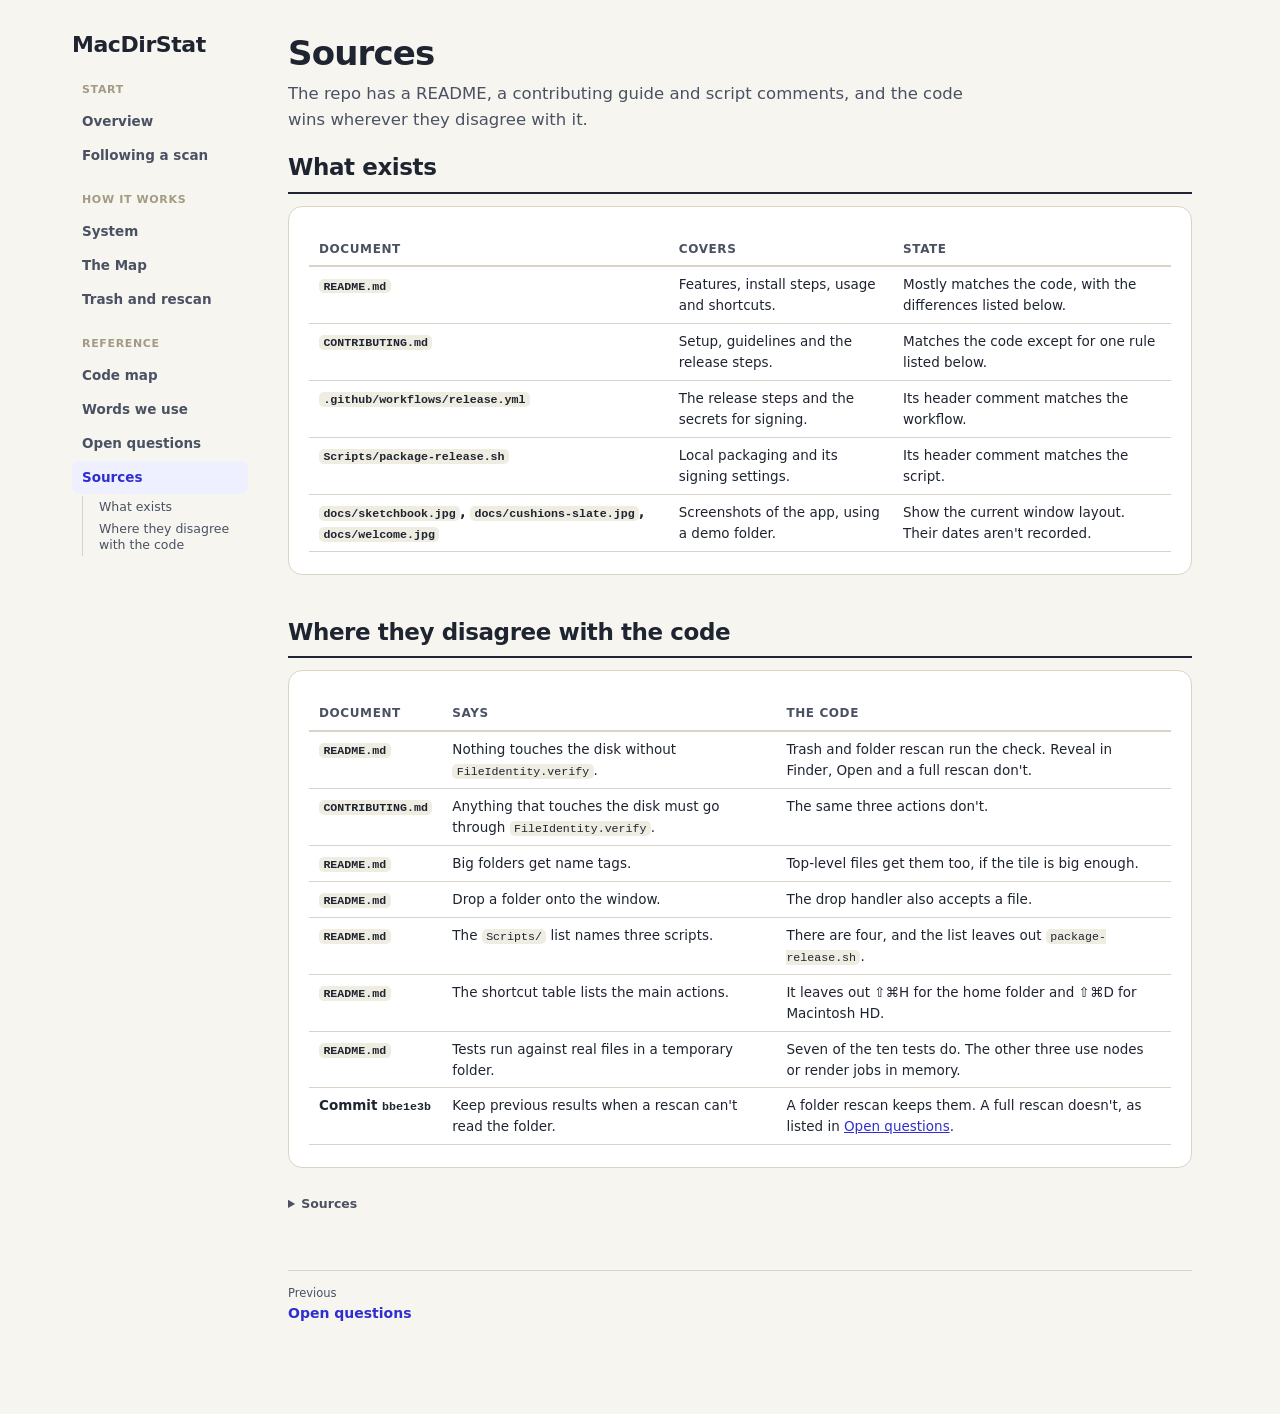
==== docs/site/sources.html @ be022169 "Add the docs site A static site in docs/site with its serve script and the skills that maintain it. " ====
<!doctype html>
<html lang="en">
<head>
<meta charset="utf-8">
<meta name="viewport" content="width=device-width, initial-scale=1">
<title>Sources · MacDirStat</title>
<link rel="stylesheet" href="site.css">
<script src="site-config.js" defer></script>
<script src="site.js" defer></script>
</head>
<body>
<h1>Sources</h1>
<p class="lede">The repo has a README, a contributing guide and script comments, and the code wins wherever they disagree with it.</p>

<section><h2>What exists</h2>
<div class="card"><table class="stack">
  <tr><th>Document</th><th>Covers</th><th>State</th></tr>
  <tr><td><code>README.md</code></td><td>Features, install steps, usage and shortcuts.</td><td>Mostly matches the code, with the differences listed below.</td></tr>
  <tr><td><code>CONTRIBUTING.md</code></td><td>Setup, guidelines and the release steps.</td><td>Matches the code except for one rule listed below.</td></tr>
  <tr><td><code>.github/workflows/release.yml</code></td><td>The release steps and the secrets for signing.</td><td>Its header comment matches the workflow.</td></tr>
  <tr><td><code>Scripts/package-release.sh</code></td><td>Local packaging and its signing settings.</td><td>Its header comment matches the script.</td></tr>
  <tr><td><code>docs/sketchbook.jpg</code>, <code>docs/cushions-slate.jpg</code>, <code>docs/welcome.jpg</code></td><td>Screenshots of the app, using a demo folder.</td><td>Show the current window layout. Their dates aren't recorded.</td></tr>
</table></div></section>

<section><h2>Where they disagree with the code</h2>
<div class="card"><table class="stack">
  <tr><th>Document</th><th>Says</th><th>The code</th></tr>
  <tr><td><code>README.md</code></td><td>Nothing touches the disk without <code>FileIdentity.verify</code>.</td><td>Trash and folder rescan run the check. Reveal in Finder, Open and a full rescan don't.</td></tr>
  <tr><td><code>CONTRIBUTING.md</code></td><td>Anything that touches the disk must go through <code>FileIdentity.verify</code>.</td><td>The same three actions don't.</td></tr>
  <tr><td><code>README.md</code></td><td>Big folders get name tags.</td><td>Top-level files get them too, if the tile is big enough.</td></tr>
  <tr><td><code>README.md</code></td><td>Drop a folder onto the window.</td><td>The drop handler also accepts a file.</td></tr>
  <tr><td><code>README.md</code></td><td>The <code>Scripts/</code> list names three scripts.</td><td>There are four, and the list leaves out <code>package-release.sh</code>.</td></tr>
  <tr><td><code>README.md</code></td><td>The shortcut table lists the main actions.</td><td>It leaves out ⇧⌘H for the home folder and ⇧⌘D for Macintosh HD.</td></tr>
  <tr><td><code>README.md</code></td><td>Tests run against real files in a temporary folder.</td><td>Seven of the ten tests do. The other three use nodes or render jobs in memory.</td></tr>
  <tr><td>Commit <span class="mono">bbe1e3b</span></td><td>Keep previous results when a rescan can't read the folder.</td><td>A folder rescan keeps them. A full rescan doesn't, as listed in <a href="open-questions.html">Open questions</a>.</td></tr>
</table></div></section>

<details class="sources"><summary>Sources</summary><p><code>README.md</code> · <code>CONTRIBUTING.md</code> · <code>Sources/MacDirStat/AppState.swift</code> · <code>Sources/MacDirStat/MacDirStatApp.swift</code> · <code>Sources/MacDirStat/Treemap/TreemapView.swift</code> · <code>Sources/MacDirStat/Views/ContentView.swift</code> · <code>Tests/MacDirStatTests/TreeSafetyTests.swift</code> · <code>Scripts/</code></p></details>
</body>
</html>
---- docs/site/site.css ----
:root{
  --paper:#f7f5ef; --card:#ffffff; --ink:#1e2430; --ink2:#4a5163; --line:#d9d4c7; --muted:#a39a83;
  --c1:#2f2fd0; --c1-bg:#eef0ff; --c2:#0c7a5f; --c2-bg:#e7f4ef; --c3:#a8551c; --c3-bg:#faf0e4;
  --gray:#5b6474; --gray-bg:#eef0f3; --wait:#9a6b00; --wait-bg:#faf3da; --stop:#b3261e; --ok:#177245;
  --radius:14px; --radius-s:9px;
}
*{box-sizing:border-box}
body{margin:0;background:var(--paper);color:var(--ink);
  font-family:"Avenir Next",Avenir,"Segoe UI",system-ui,-apple-system,sans-serif;
  font-size:15.5px;line-height:1.55;-webkit-font-smoothing:antialiased}
code,.mono{font-family:ui-monospace,"SF Mono",Menlo,Consolas,monospace;font-size:.86em}
code{background:#efece2;padding:.08em .38em;border-radius:5px;overflow-wrap:anywhere}
a{color:var(--c1)}
img{max-width:100%}
p{margin:0 0 10px;max-width:72ch}
h1{font-size:34px;line-height:1.15;letter-spacing:-.025em;margin:0 0 8px;font-weight:720}
h2{font-size:23px;letter-spacing:-.018em;margin:0 0 12px;font-weight:700;padding-bottom:6px;border-bottom:2px solid var(--ink)}
h3{font-size:16px;margin:20px 0 6px;font-weight:680}
section{margin-top:40px;scroll-margin-top:64px}
section:first-of-type{margin-top:18px}
h2,h3,.step .t{scroll-margin-top:calc(var(--bar,0px) + 18px)}
.lede{font-size:16.5px;color:var(--ink2);max-width:68ch}
.note{font-size:13px;color:var(--ink2)}
.keyline{font-size:14.5px;font-weight:620}
.pts{margin:4px 0 10px;padding-left:18px;max-width:72ch}
.pts li{margin:0 0 4px}
.pts.note{margin-top:10px}

/* layout */
.layout{display:grid;grid-template-columns:212px minmax(0,1fr);max-width:1180px;margin:0 auto}
main{padding:34px 38px 90px 26px;min-width:0}
nav.rail{position:sticky;top:0;height:100vh;padding:28px 14px 28px 22px;overflow:auto}
nav.rail .brand{font-size:22px;font-weight:700;letter-spacing:-.02em;margin-bottom:2px}
nav.rail .brand a{all:unset;cursor:pointer}
nav.rail a{display:block;color:var(--ink2);text-decoration:none;font-size:13.5px;padding:6px 10px;border-radius:7px;margin-bottom:1px;font-weight:550}
nav.rail a:hover{background:#ece8d9;color:var(--ink)}
nav.rail a[aria-current]{background:var(--c1-bg);color:var(--c1);font-weight:650}
nav.rail a.group{font-size:11px;font-weight:700;letter-spacing:.06em;text-transform:uppercase;color:var(--muted);margin:16px 0 4px;padding:3px 10px}
nav.rail a.group:hover{color:var(--ink);background:none}
.subs{margin:2px 0 8px 10px;padding-left:8px;border-left:1px solid var(--line)}
nav.rail .subs a{font-size:12.5px;font-weight:500;padding:3px 8px;margin:0;line-height:1.3}
nav.rail .subs a.on{color:var(--c1);background:none;font-weight:650}
.menu-btn{display:none;font:inherit;font-size:13px;font-weight:600;padding:5px 12px;border-radius:999px;border:1px solid var(--line);background:var(--card);color:var(--ink2)}
.pager{display:flex;justify-content:space-between;gap:12px;margin-top:56px;border-top:1px solid var(--line);padding-top:14px;font-size:14px}
.pager a{text-decoration:none;font-weight:600}
.pager span{display:block;font-size:11.5px;color:var(--ink2);font-weight:500}
.copy-link{display:inline-flex;margin-left:6px;color:var(--ink2);opacity:0;vertical-align:-1px;transition:opacity .12s}
h1:hover .copy-link,h2:hover .copy-link,h3:hover .copy-link,.step .t:hover .copy-link,.copy-link:focus-visible{opacity:1}
.copy-link:hover{color:var(--c1)}
.copy-link.copied{color:var(--ok);opacity:1}
@media (hover:none){.copy-link{opacity:.5}}

/* cards and grids */
.card{background:var(--card);border:1px solid var(--line);border-radius:var(--radius);padding:18px 20px;margin-bottom:14px}
.card.tight{padding:13px 16px}
.grid2{display:grid;grid-template-columns:1fr 1fr;gap:14px}
.grid3{display:grid;grid-template-columns:repeat(3,1fr);gap:14px}
.grid4{display:grid;grid-template-columns:repeat(4,1fr);gap:12px}
.grid2>*,.grid3>*,.grid4>*,.branch>*,.branch3>*,.branch4>*,.trace>*,.step>div:last-child{min-width:0}
.go{display:block;text-decoration:none;color:inherit}
.go:hover{border-color:var(--c1)}
.go b{display:block;font-size:15px;margin-bottom:2px}
.go>span{font-size:13px;color:var(--ink2)}
.say{background:var(--card);border:1px solid var(--line);border-radius:14px 14px 14px 4px;padding:8px 13px;display:inline-block;font-size:14px;margin:2px 0}
.say.me{border-radius:14px 14px 4px 14px;background:var(--c1-bg);border-color:#cdd2ff}
.shot{display:block;width:100%;height:auto;border:1px solid var(--line);border-radius:var(--radius-s);margin-bottom:8px}
.shots{display:grid;grid-template-columns:repeat(2,minmax(0,1fr));gap:14px;margin-bottom:14px}
details.more{margin:10px 0;font-size:14px}
details.more summary{cursor:pointer;font-weight:600;color:var(--c1);font-size:13.5px}
details.more[open] summary{margin-bottom:8px}
.sources{margin-top:26px;font-size:12.5px;color:var(--ink2)}
.sources summary{cursor:pointer;font-weight:600}

/* built and planned */
.legend{display:flex;flex-wrap:wrap;gap:8px 20px;align-items:center;margin:16px 0 4px;padding:8px 0;font-size:13px;color:var(--ink2);position:sticky;top:0;z-index:5;background:var(--paper)}
.swatch{display:inline-block;width:26px;height:0;vertical-align:middle;margin-right:7px}
.sw-solid{border-top:3px solid var(--ink)}
.sw-dashed{border-top:3px dashed #7a4fd0}
.sw-dotted{border-top:3px dotted #c9a227}
.viewbar{display:flex;gap:6px;flex-wrap:wrap}
.viewbar button{font:inherit;font-size:13px;font-weight:600;padding:6px 13px;border-radius:999px;border:1px solid var(--line);background:var(--card);color:var(--ink2);cursor:pointer}
.viewbar button.on{background:var(--ink);color:#fff;border-color:var(--ink)}
body.only-impl .designed,body.only-impl .in-review{display:none!important}
body.only-design .designed{outline:2px dashed #7a4fd0;outline-offset:2px;background:#f1ecfd}
body.only-design .in-review{outline:2px dotted #c9a227;outline-offset:2px;background:#fdf6e0}
body.only-design tr.designed td{background:#f1ecfd}
body.only-design nav.rail .subs a.designed{outline:none;background:none}
#viewStatus{flex-basis:100%;font-weight:600;color:var(--ink)}
#viewStatus:empty{display:none}
.planned-note{display:inline-block;margin:0 0 10px}
.tag{display:inline-block;font-size:10.5px;font-weight:700;letter-spacing:.04em;text-transform:uppercase;padding:1.5px 7px;border-radius:999px;vertical-align:2px;margin-left:6px;white-space:nowrap}
.tag.design{background:#ece7fb;color:#5a3ea8;border:1px dashed #a78fe0}
.tag.review{background:#fdf6e0;color:#7a5b00;border:1px dotted #c9a227}

/* flow diagrams */
.flow{display:flex;flex-direction:column;align-items:stretch}
.node{border:1.8px solid var(--gray);background:var(--gray-bg);border-radius:var(--radius-s);padding:9px 13px;font-size:13.5px}
.node b{font-size:14px}
.node small{display:block;color:var(--ink2);font-size:12px;line-height:1.45;margin-top:2px}
.node.c1{border-color:var(--c1);background:var(--c1-bg)}
.node.c2{border-color:var(--c2);background:var(--c2-bg)}
.node.c3{border-color:var(--c3);background:var(--c3-bg)}
.node.wait{border-color:var(--wait);background:var(--wait-bg)}
.node.decide{border-radius:22px;text-align:center;font-weight:650}
.node.designed-node{border-style:dashed;border-color:#8b93a5;background:#f4f4f7}
.arrow{align-self:center;color:#8b93a5;font-size:17px;line-height:1;padding:3px 0;user-select:none}
.arrow .lbl{font-size:11.5px;color:var(--ink2);margin-left:6px}
.branch{display:grid;grid-template-columns:1fr 1fr;gap:12px}
.branch3{display:grid;grid-template-columns:repeat(3,1fr);gap:12px}
.branch4{display:grid;grid-template-columns:repeat(4,minmax(0,1fr));gap:10px}
.loopback{font-size:12.5px;color:var(--c2);font-weight:650;text-align:center;padding:5px 0}
svg text{font-family:inherit}

/* state diagrams */
.states{display:flex;flex-wrap:wrap;gap:10px;align-items:center}
.state{border:2px solid var(--ink);border-radius:999px;padding:8px 18px;font-weight:680;font-size:14px;background:var(--card)}
.state.run{border-color:var(--c2);background:var(--c2-bg)}
.state.waitst{border-color:var(--wait);background:var(--wait-bg)}
.state.term{border-color:var(--gray);background:var(--gray-bg);color:var(--ink2)}
.state-arrow{color:#8b93a5;font-size:13px;text-align:center;line-height:1.3}
.state-arrow small{display:block;font-size:11px;color:var(--ink2)}

/* tables */
table{border-collapse:collapse;width:100%;font-size:13.5px;margin:8px 0 4px}
th,td{text-align:left;padding:7px 10px;border-bottom:1px solid var(--line);vertical-align:top}
th{font-size:12px;text-transform:uppercase;letter-spacing:.05em;color:var(--ink2);border-bottom:2px solid var(--line)}
td:first-child{font-weight:600}
td:first-child code{overflow-wrap:normal}
td.nw,th.nw{white-space:nowrap}
.map td:first-child{font-weight:550;width:46%}

/* steps */
.seq{display:flex;flex-direction:column}
.step{display:grid;grid-template-columns:34px 1fr;gap:12px;position:relative;padding-bottom:16px}
.step::before{content:"";position:absolute;left:16px;top:36px;bottom:0;width:2px;background:var(--line)}
.step:last-child::before{display:none}
.step .n{width:34px;height:34px;border-radius:50%;background:var(--ink);color:#fff;font-weight:700;display:flex;align-items:center;justify-content:center;font-size:14px;z-index:1;flex:none}
.step.c1 .n{background:var(--c1)}
.step.c2 .n{background:var(--c2)}
.step.c3 .n{background:var(--c3)}
.step.wait .n{background:var(--wait)}
.step p{margin:2px 0 0;font-size:14px;color:var(--ink2)}
.step b.t{font-size:15px}
.step .pts{margin:3px 0 0;font-size:14px;color:var(--ink2)}
.boundary{display:inline-block;font-size:11px;font-weight:700;letter-spacing:.05em;text-transform:uppercase;background:#efece2;border-radius:5px;padding:1px 7px;margin-left:8px;color:var(--ink2)}

/* a sequence of steps with a system map that follows the current step */
.trace{display:grid;grid-template-columns:minmax(0,1fr) 300px;gap:14px;align-items:start}
.trace>.card{margin-bottom:0}
.trace-map{position:sticky;top:calc(var(--bar,0px) + 10px);background:var(--card);border:1px solid var(--line);border-radius:var(--radius);padding:12px 10px}
.trace-map svg{display:block;width:100%;max-height:calc(100vh - var(--bar,0px) - 110px)}
.trace-cap{font-size:13px;line-height:1.4;min-height:56px;margin:0 0 8px;padding:0 4px;max-width:none}
.trace-cap b{display:block;font-size:11px;letter-spacing:.05em;text-transform:uppercase;color:var(--ink2);font-weight:700}
.tn rect{fill:#fff;stroke:#b9b2a0;stroke-width:1.3;transition:fill .2s,stroke .2s}
.tn text{fill:#8a8f9c;font-size:12px;font-weight:650;text-anchor:middle;transition:fill .2s}
.tn text.sub{font-size:9.5px;font-weight:400}
.tn.on text{fill:var(--ink)}
.tn.on text.sub{fill:var(--ink2)}
.tn.on rect{stroke-width:2.2}
.tn.frame rect{fill:none;stroke-dasharray:3 3}
.tn.frame.on rect{fill:none;stroke:var(--c1);stroke-width:1.5}
.tn.c1.on rect{fill:var(--c1-bg);stroke:var(--c1)}
.tn.c2.on rect{fill:var(--c2-bg);stroke:var(--c2)}
.tn.c3.on rect{fill:var(--c3-bg);stroke:var(--c3)}
.tn.gray.on rect{fill:var(--gray-bg);stroke:var(--gray)}
.te{fill:none;stroke:#d9d4c7;stroke-width:1.3;transition:stroke .2s}
.te.on{stroke:#3d4557;stroke-width:2;stroke-dasharray:6 5;animation:dash 1.1s linear infinite}
.te.on.rev{animation-direction:reverse}
.te.hot{stroke:var(--c1);stroke-width:3.5}
@keyframes dash{to{stroke-dashoffset:-11}}
@media (prefers-reduced-motion:reduce){.te.on{animation:none}}
.trace .step{cursor:pointer}
.step.cur>div:last-child{background:#f5f3ea;border-radius:8px;box-shadow:0 0 0 6px #f5f3ea}
.step-sys{display:none;font-size:11.5px;color:var(--ink2);margin-top:5px;font-weight:600}

/* data panels */
.data-btn{font:inherit;font-size:11.5px;font-weight:650;padding:1px 9px;margin-left:8px;border-radius:999px;border:1px solid var(--line);background:var(--card);color:var(--ink2);cursor:pointer;vertical-align:1px}
.data-btn:hover{border-color:var(--c1);color:var(--c1)}
.data-btn[aria-expanded="true"]{background:var(--ink);border-color:var(--ink);color:#fff}
td .data-btn{margin-left:6px}
.step-data{margin:10px 0 2px;cursor:auto}
.step-data>.note{margin-bottom:8px;font-size:12px}
.data-row>td{font-weight:400;padding:2px 10px 12px}
.data-row .step-data{margin:0;width:0;min-width:100%}
.ex{background:var(--card);border:1px solid var(--line);border-radius:var(--radius-s);margin-bottom:6px;padding:7px 11px}
.ex summary{cursor:pointer;font-size:12.5px;display:flex;flex-wrap:wrap;gap:3px 8px;align-items:baseline}
.ex summary::before{content:"▸";color:#8b93a5;font-size:10px}
.ex[open] summary::before{content:"▾"}
.ex-route{font-weight:650;color:var(--ink)}
.ex .note{margin:8px 0 0;font-size:12.5px}
.ex-label{font-size:10.5px;font-weight:700;letter-spacing:.05em;text-transform:uppercase;color:var(--ink2);margin:10px 0 3px}
.json{margin:0;padding:9px 11px;background:#f5f3ea;border-radius:7px;overflow-x:auto;font-size:12px;line-height:1.5}
.json code{background:none;padding:0;white-space:pre-wrap;overflow-wrap:anywhere;font-size:inherit;border-radius:0}
.json .k{color:var(--c1)}
.json .s{color:var(--c2)}
.ex .ex-src{margin:8px 0 0;font-family:ui-monospace,"SF Mono",Menlo,Consolas,monospace;font-size:10.5px;color:#8a8268}
pre{overflow-x:auto;max-width:100%}

/* narrower screens */
@media (max-width:1100px){
  .trace{grid-template-columns:minmax(0,1fr)}
  .trace-map{display:none}
  .trace .step{cursor:default}
  .step.cur>div:last-child{background:none;box-shadow:none}
  .step-sys{display:block}
}
@media (max-width:980px){
  .grid3,.grid4{grid-template-columns:1fr 1fr}
  .grid2{grid-template-columns:minmax(0,1fr)}
  .branch4{grid-template-columns:1fr 1fr}
}
@media (max-width:820px){
  .layout{grid-template-columns:minmax(0,1fr)}
  main{padding:10px 16px 70px}
  nav.rail{position:static;height:auto;display:block;padding:14px 16px 4px}
  nav.rail .links{display:none}
  nav.rail.open .links{display:block}
  nav.rail .brand{display:flex;justify-content:space-between;align-items:center}
  .menu-btn{display:inline-block}
  .legend{position:static}
  .map td:first-child{width:32%}
  .branch,.branch3{grid-template-columns:minmax(0,1fr)}
  .card{overflow-x:auto}
  .trace>.card{overflow-x:visible}
  svg.wide{min-width:600px}
  /* a shadow at the edge shows that a wide diagram scrolls */
  .card:has(>svg.wide){background:linear-gradient(to right,var(--card) 30%,transparent) left/28px 100% no-repeat local,linear-gradient(to left,var(--card) 30%,transparent) right/28px 100% no-repeat local,radial-gradient(farthest-side at 0 50%,rgba(30,36,48,.18),transparent) left/10px 100% no-repeat scroll,radial-gradient(farthest-side at 100% 50%,rgba(30,36,48,.18),transparent) right/10px 100% no-repeat scroll,var(--card)}
  .shots{grid-template-columns:minmax(0,1fr)}
}
@media (max-width:560px){
  .grid3,.grid4,.branch4{grid-template-columns:minmax(0,1fr)}
  /* a table with class stack turns each row into a block, labeled from its header */
  table.stack,table.stack tbody{display:block}
  table.stack tr:has(th){display:none}
  table.stack tr{display:block;padding:10px 0;border-bottom:1px solid var(--line)}
  table.stack tr:last-child{border-bottom:0}
  table.stack tr[hidden]{display:none}
  table.stack td{display:block;border:0;padding:3px 0}
  table.stack td:not(:first-child)[data-label]::before{content:attr(data-label);display:block;font-size:10.5px;font-weight:700;letter-spacing:.05em;text-transform:uppercase;color:var(--ink2)}
}
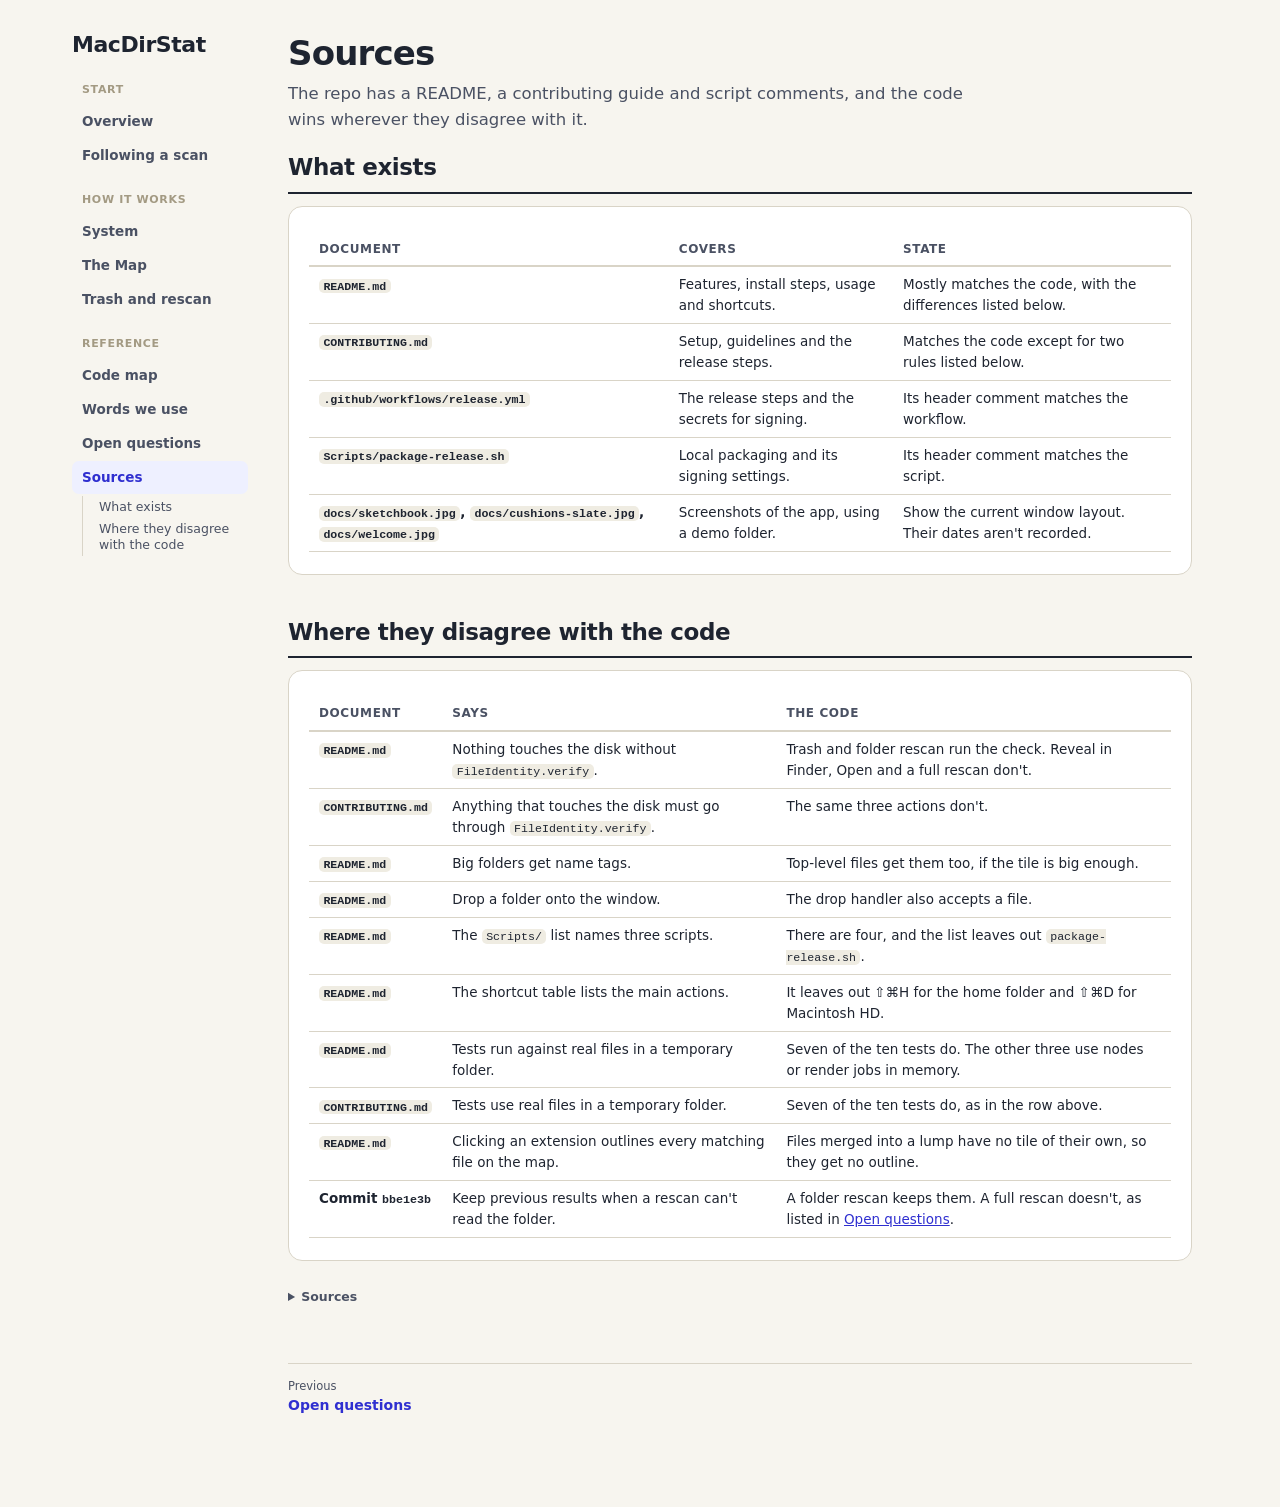
==== commit b1b2dfc2: "Correct the docs site after reviewing the remaining pages A fresh review checked the pages the first" ====
--- a/docs/site/sources.html
+++ b/docs/site/sources.html
@@ -16,7 +16,7 @@
 <div class="card"><table class="stack">
   <tr><th>Document</th><th>Covers</th><th>State</th></tr>
   <tr><td><code>README.md</code></td><td>Features, install steps, usage and shortcuts.</td><td>Mostly matches the code, with the differences listed below.</td></tr>
-  <tr><td><code>CONTRIBUTING.md</code></td><td>Setup, guidelines and the release steps.</td><td>Matches the code except for one rule listed below.</td></tr>
+  <tr><td><code>CONTRIBUTING.md</code></td><td>Setup, guidelines and the release steps.</td><td>Matches the code except for two rules listed below.</td></tr>
   <tr><td><code>.github/workflows/release.yml</code></td><td>The release steps and the secrets for signing.</td><td>Its header comment matches the workflow.</td></tr>
   <tr><td><code>Scripts/package-release.sh</code></td><td>Local packaging and its signing settings.</td><td>Its header comment matches the script.</td></tr>
   <tr><td><code>docs/sketchbook.jpg</code>, <code>docs/cushions-slate.jpg</code>, <code>docs/welcome.jpg</code></td><td>Screenshots of the app, using a demo folder.</td><td>Show the current window layout. Their dates aren't recorded.</td></tr>
@@ -32,6 +32,8 @@
   <tr><td><code>README.md</code></td><td>The <code>Scripts/</code> list names three scripts.</td><td>There are four, and the list leaves out <code>package-release.sh</code>.</td></tr>
   <tr><td><code>README.md</code></td><td>The shortcut table lists the main actions.</td><td>It leaves out ⇧⌘H for the home folder and ⇧⌘D for Macintosh HD.</td></tr>
   <tr><td><code>README.md</code></td><td>Tests run against real files in a temporary folder.</td><td>Seven of the ten tests do. The other three use nodes or render jobs in memory.</td></tr>
+  <tr><td><code>CONTRIBUTING.md</code></td><td>Tests use real files in a temporary folder.</td><td>Seven of the ten tests do, as in the row above.</td></tr>
+  <tr><td><code>README.md</code></td><td>Clicking an extension outlines every matching file on the map.</td><td>Files merged into a lump have no tile of their own, so they get no outline.</td></tr>
   <tr><td>Commit <span class="mono">bbe1e3b</span></td><td>Keep previous results when a rescan can't read the folder.</td><td>A folder rescan keeps them. A full rescan doesn't, as listed in <a href="open-questions.html">Open questions</a>.</td></tr>
 </table></div></section>
 
